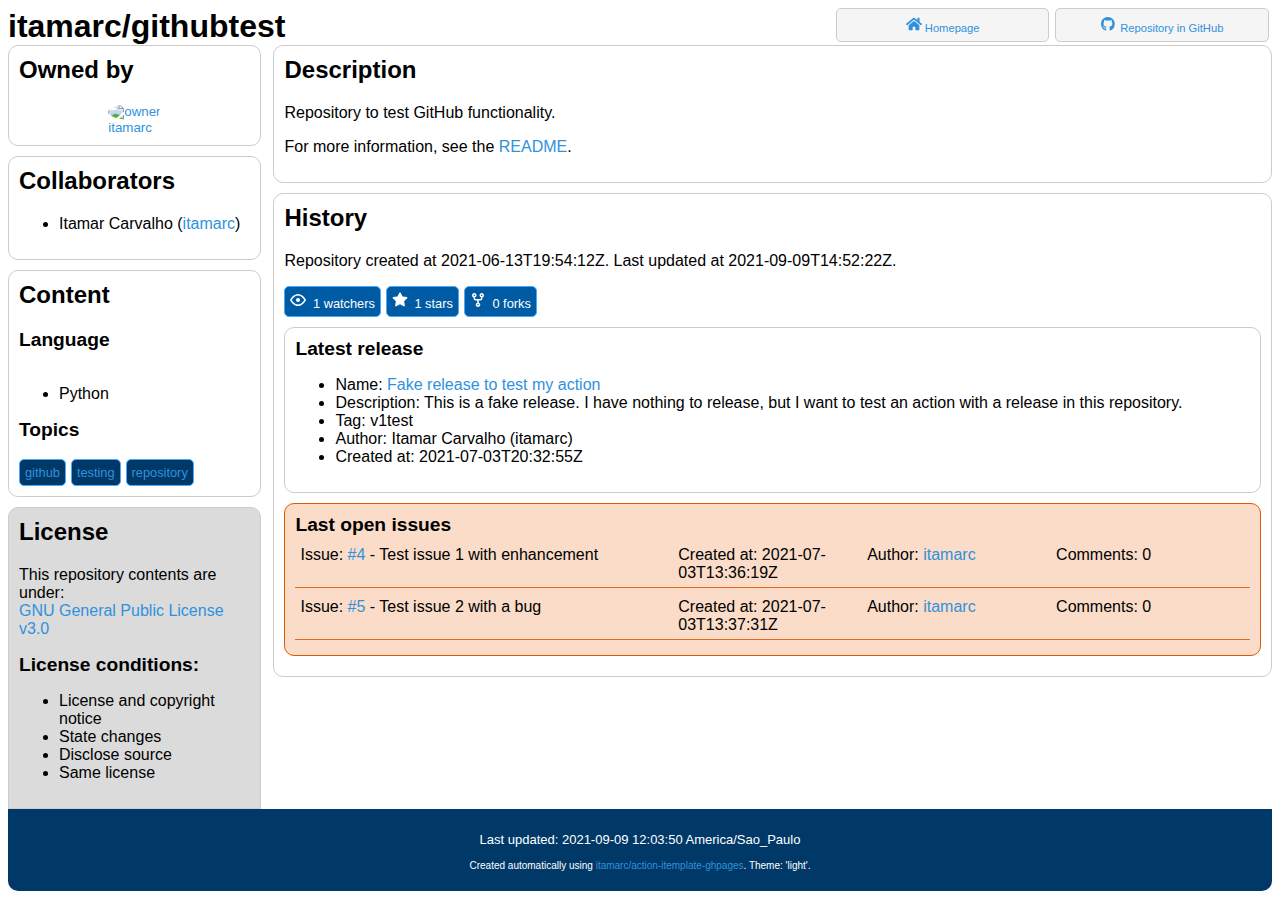
==== docs/index.html @ 1d30bdcb "action-itemplate-ghpages: Updated content" ====
<!DOCTYPE html>
<html lang="en">
    <head>
        <meta http-equiv="Content-Type" content="text/html; charset=UTF-8">
        <meta name="viewport" content="width=device-width, initial-scale=1.0">

        <title>itamarc/githubtest</title>
        <link rel="stylesheet" href="light.css">
        <script language="javascript" src="themes.js"></script>
    </head>
    <body>
    
    <div class="header">
        <span class="header-title">itamarc/githubtest</span>
        <div class="links">
            <span id="homepage"><a href="https://itamarc.github.io/githubtest/">
                <svg aria-hidden="true" viewBox="0 0 576 512" height="16" width="16">
                    <path fill="currentColor"
                        d="M280.37 148.26L96 300.11V464a16 16 0 0 0 16 16l112.06-.29a16 16 0 0 0 15.92-16V368a16 16 0 0 1 16-16h64a16 16 0 0 1 16 16v95.64a16 16 0 0 0 16 16.05L464 480a16 16 0 0 0 16-16V300L295.67 148.26a12.19 12.19 0 0 0-15.3 0zM571.6 251.47L488 182.56V44.05a12 12 0 0 0-12-12h-56a12 12 0 0 0-12 12v72.61L318.47 43a48 48 0 0 0-61 0L4.34 251.47a12 12 0 0 0-1.6 16.9l25.5 31A12 12 0 0 0 45.15 301l235.22-193.74a12.19 12.19 0 0 1 15.3 0L530.9 301a12 12 0 0 0 16.9-1.6l25.5-31a12 12 0 0 0-1.7-16.93z"
                        class=""></path>
                </svg>
                <span class="linktext">Homepage</span>
            </a></span>
            <span id="repository"><a href="https://github.com/itamarc/githubtest">
                <svg aria-hidden="true" viewBox="0 0 576 512" height="16" width="16">
                    <path fill="currentColor"
                        d="M165.9 397.4c0 2-2.3 3.6-5.2 3.6-3.3.3-5.6-1.3-5.6-3.6 0-2 2.3-3.6 5.2-3.6 3-.3 5.6 1.3 5.6 3.6zm-31.1-4.5c-.7 2 1.3 4.3 4.3 4.9 2.6 1 5.6 0 6.2-2s-1.3-4.3-4.3-5.2c-2.6-.7-5.5.3-6.2 2.3zm44.2-1.7c-2.9.7-4.9 2.6-4.6 4.9.3 2 2.9 3.3 5.9 2.6 2.9-.7 4.9-2.6 4.6-4.6-.3-1.9-3-3.2-5.9-2.9zM244.8 8C106.1 8 0 113.3 0 252c0 110.9 69.8 205.8 169.5 239.2 12.8 2.3 17.3-5.6 17.3-12.1 0-6.2-.3-40.4-.3-61.4 0 0-70 15-84.7-29.8 0 0-11.4-29.1-27.8-36.6 0 0-22.9-15.7 1.6-15.4 0 0 24.9 2 38.6 25.8 21.9 38.6 58.6 27.5 72.9 20.9 2.3-16 8.8-27.1 16-33.7-55.9-6.2-112.3-14.3-112.3-110.5 0-27.5 7.6-41.3 23.6-58.9-2.6-6.5-11.1-33.3 2.6-67.9 20.9-6.5 69 27 69 27 20-5.6 41.5-8.5 62.8-8.5s42.8 2.9 62.8 8.5c0 0 48.1-33.6 69-27 13.7 34.7 5.2 61.4 2.6 67.9 16 17.7 25.8 31.5 25.8 58.9 0 96.5-58.9 104.2-114.8 110.5 9.2 7.9 17 22.9 17 46.4 0 33.7-.3 75.4-.3 83.6 0 6.5 4.6 14.4 17.3 12.1C428.2 457.8 496 362.9 496 252 496 113.3 383.5 8 244.8 8zM97.2 352.9c-1.3 1-1 3.3.7 5.2 1.6 1.6 3.9 2.3 5.2 1 1.3-1 1-3.3-.7-5.2-1.6-1.6-3.9-2.3-5.2-1zm-10.8-8.1c-.7 1.3.3 2.9 2.3 3.9 1.6 1 3.6.7 4.3-.7.7-1.3-.3-2.9-2.3-3.9-2-.6-3.6-.3-4.3.7zm32.4 35.6c-1.6 1.3-1 4.3 1.3 6.2 2.3 2.3 5.2 2.6 6.5 1 1.3-1.3.7-4.3-1.3-6.2-2.2-2.3-5.2-2.6-6.5-1zm-11.4-14.7c-1.6 1-1.6 3.6 0 5.9 1.6 2.3 4.3 3.3 5.6 2.3 1.6-1.3 1.6-3.9 0-6.2-1.4-2.3-4-3.3-5.6-2z">
                    </path>
                </svg>
                <span class="linktext">Repository in GitHub</span>
            </a></span>
        </div>
    </div><!-- header -->

    <div class="bigdiv">
        <div class="description container">
        <h2>Description</h2>
        Repository to test GitHub functionality.
        <p id="readme"></p></div>

        <div class="container">
            <h2>History</h2>
            
            <p>Repository created at 2021-06-13T19:54:12Z. Last updated at 2021-09-09T14:52:22Z.</p>
            
            <div class="svgIconsDiv">
            <span id="watchers">
                <a href="https://github.com/itamarc/githubtest/watchers">
                <svg aria-hidden="true" viewBox="0 0 16 16" version="1.1" data-view-component="true" height="16" width="16" class="svgicons">
                    <path fill-rule="evenodd" d="M1.679 7.932c.412-.621 1.242-1.75 2.366-2.717C5.175 4.242 6.527 3.5 8 3.5c1.473 0 2.824.742 3.955 1.715 1.124.967 1.954 2.096 2.366 2.717a.119.119 0 010 .136c-.412.621-1.242 1.75-2.366 2.717C10.825 11.758 9.473 12.5 8 12.5c-1.473 0-2.824-.742-3.955-1.715C2.92 9.818 2.09 8.69 1.679 8.068a.119.119 0 010-.136zM8 2c-1.981 0-3.67.992-4.933 2.078C1.797 5.169.88 6.423.43 7.1a1.619 1.619 0 000 1.798c.45.678 1.367 1.932 2.637 3.024C4.329 13.008 6.019 14 8 14c1.981 0 3.67-.992 4.933-2.078 1.27-1.091 2.187-2.345 2.637-3.023a1.619 1.619 0 000-1.798c-.45-.678-1.367-1.932-2.637-3.023C11.671 2.992 9.981 2 8 2zm0 8a2 2 0 100-4 2 2 0 000 4z"></path>
                </svg>
                1 watchers</a>
            </span>
            <span id="stars">
                <a href="https://github.com/itamarc/githubtest/stargazers">
                <svg aria-hidden="true" viewBox="0 0 16 16" version="1.1" data-view-component="true" height="16" width="16" class="svgicons">
                    <path fill-rule="evenodd" d="M8 .25a.75.75 0 01.673.418l1.882 3.815 4.21.612a.75.75 0 01.416 1.279l-3.046 2.97.719 4.192a.75.75 0 01-1.088.791L8 12.347l-3.766 1.98a.75.75 0 01-1.088-.79l.72-4.194L.818 6.374a.75.75 0 01.416-1.28l4.21-.611L7.327.668A.75.75 0 018 .25z"></path>
                </svg>
                1 stars</a>
            </span>
            <span id="forks">
                <a href="https://github.com/itamarc/githubtest/network/members">
                <svg aria-hidden="true" viewBox="0 0 16 16" version="1.1" data-view-component="true" height="16" width="16" class="svgicons">
                    <path fill-rule="evenodd" d="M5 3.25a.75.75 0 11-1.5 0 .75.75 0 011.5 0zm0 2.122a2.25 2.25 0 10-1.5 0v.878A2.25 2.25 0 005.75 8.5h1.5v2.128a2.251 2.251 0 101.5 0V8.5h1.5a2.25 2.25 0 002.25-2.25v-.878a2.25 2.25 0 10-1.5 0v.878a.75.75 0 01-.75.75h-4.5A.75.75 0 015 6.25v-.878zm3.75 7.378a.75.75 0 11-1.5 0 .75.75 0 011.5 0zm3-8.75a.75.75 0 100-1.5.75.75 0 000 1.5z"></path>
                </svg>
                0 forks</a>
            </span></div>
            
            <div id="latestRelease" class="container"></div>
            <script language="javascript">latestReleaseAsUL(
                'Fake release to test my action',
                'This is a fake release. I have nothing to release, but I want to test an action with a release in this repository.',
                'v1test',
                '2021-07-03T20:32:55Z',
                'false',
                'https://github.com/itamarc/githubtest/releases/tag/v1test',
                'itamarc',
                'Itamar Carvalho')
                </script>
        
            <div id="issues" class="container"></div>
            <script language="javascript">issuesAsSPAN([{"number":4,"createdAt":"2021-07-03T13:36:19Z","comments_totalCount":0,"author":{"login":"itamarc","url":"https://github.com/itamarc"},"titleHTML":"Test issue 1 with enhancement","url":"https://github.com/itamarc/githubtest/issues/4"},{"number":5,"createdAt":"2021-07-03T13:37:31Z","comments_totalCount":0,"author":{"login":"itamarc","url":"https://github.com/itamarc"},"titleHTML":"Test issue 2 with a bug","url":"https://github.com/itamarc/githubtest/issues/5"}])</script>
        </div>
        <div id="readme_inline">
            <div class="readme_title">README</div>
            <div class="readme_content">
            
            </div>
        </div>
        <script lang="javascript">readmePublished('true')</script>
    </div><!-- bigdiv -->

    <div class="smalldiv">
        <div class="ownedby container">
            <h2>Owned by</h2>
            <div class="owner">
                <a href="https://github.com/itamarc"><img src="https://avatars.githubusercontent.com/u/19577272?u=2bf4a3411aae650b4a5ac645845ae87ddbaad593&v=4" alt="owner" title="Owner" width="50px" height="50px"><br>
                itamarc</a>
            </div>
        </div>
        
        <div id="collaborators" class="container"></div>
        <script language="javascript">collaboratorsAsUL([{"name":"Itamar Carvalho","login":"itamarc","url":"https://github.com/itamarc"}])</script>
        
        <div class="container">
            <h2>Content</h2>
            
            <div id="languages"></div>
            <script>languagesAsUL([{"color":"#3572A5","size":106,"name":"Python"}], 106)</script>
            
            <div id="topics"></div>
            <script language="javascript">topicsAsSPAN([{"name":"github","url":"https://github.com/topics/github"},{"name":"testing","url":"https://github.com/topics/testing"},{"name":"repository","url":"https://github.com/topics/repository"}])</script>
        </div>

        <div class="container" id="license">
            <h2>License</h2>
            <p>This repository contents are under:<br>
                <a href="http://choosealicense.com/licenses/gpl-3.0/">GNU General Public License v3.0</a></p>
            <SPAN id="licenceConditions"></SPAN>
            <script language="javascript">licenseCondAsUL(["License and copyright notice","State changes","Disclose source","Same license"])</script>
        </div>
    </div><!-- smalldiv -->

    <div class="footer">
        <p class="lastupd">Last updated: 2021-09-09 12:03:50 America/Sao_Paulo</p>
        <p class="actionmkt">Created automatically using <a href="https://itamarc.github.io/action-itemplate-ghpages" target="_blank">itamarc/action-itemplate-ghpages</a>.
            Theme: 'light'.</p>
    </div>
    </body>
</html>
---- docs/light.css ----
body  {
    font-family: Roboto, Arial, Helvetica, sans-serif;
    font-size: 1em;
    color:black;
    background-color: white;
}

h1 {
    font-size: 2em;
    font-weight: bold;
}
h2 {
    font-size: 1.5em;
    font-weight: bold;
}
h3 {
    font-size: 1.2em;
    font-weight: bold;
    margin-bottom: 0px;
}

a, a:visited {
    text-decoration: none;
    color: #3091DC;
}

a:hover {
    text-decoration: underline;
    color: #319ff3;
}

.header-title {
    font-size: 2em;
    font-weight: bold;
    display: flex;
    flex-direction: row;
}

.header {
    display: flex;
    flex-flow: row wrap;
    justify-content: space-between;
}

.links {
    display: flex;
    flex-flow: row nowrap;
    justify-content: space-around;
}

#homepage, #repository {
    font-size:0.7em;
    background-color: #f5f5f5;
    border: #CCC 1px solid;
    padding: 5px;
    margin: 0 3px;
    border-radius: 5px;
    height: 2em;
    width: 18em;
    text-align: center;
    align-items: center;
    display: flex;
    flex-flow: row nowrap;
    justify-content: center;
}

div.description {
    text-align: justify;
}

.svgIconsDiv {
    margin-bottom: 10px;
    display: flex;
    flex-flow: row nowrap;
    align-items: center;
}
#watchers, #stars, #forks {
    border: #47acff 1px solid;
    color: #FFF;
    background-color: #005ba5;
    padding: 5px;
    border-radius: 5px;
    margin-right: 5px;
    font-size: 0.8em;
    display: flex;
    flex-flow: row nowrap;
    align-items: center;
}
#watchers a, #stars a, #forks a {
    color: #FFF;
}
.svgicons {
    color: #FFF;
    fill: currentColor;
    margin-right:3px;
}

div.ownedby img {
    vertical-align: middle;
    border: 0;
    border-radius: 50%;
}
div.owner {
    display: flex;
    align-items: center;
    justify-content: center;
    font-size: smaller;
}
div.footer {
    text-align: center;
    color: white;
    background-color: #003968;
    padding: 10px;
    border-radius: 0px 0px 10px 10px;
    clear: both;
}
p.actionmkt {
    font-size: x-small;
}
p.lastupd {
    font-size: small;
}
#issues {
    border: 1px solid #dd5b04;
    background-color: #fadcc8;
}
div.issue {
    display: grid;
    grid-template-columns: 40% 20% 20% 20%;
    border-bottom: solid 1px #e26c1c;
    padding: 0px 5px 5px 5px;
    margin:10px 0px 5px 0px;
}

span.issueIdSpan {
    grid-column: 1;
    grid-row: 1;
}
span.issueCreatedAt {
    grid-column: 2;
    grid-row: 1;
}
span.issueAuthor {
    grid-column: 3;
    grid-row: 1;
}
span.issuesCommentsCount {
    grid-column: 4;
    grid-row: 1;
}

.container {
    border: solid 1px #ccc;
    border-radius: 10px;
    padding: 0px 10px 10px 10px;
    margin-bottom: 10px;
}

#readme_inline {
    border: solid 1px #ccc;
    border-radius: 10px;
    margin-bottom: 10px;
}
.readme_title {
    text-align: center;
    color: #333;
    background-color: #ccc;
    padding: 5px 0px 5px 0px;
    /* top right bottom left */
    border-radius: 10px 10px 0px 0px;
    clear: both;
    width: 100%;
}
.readme_content {
    border-radius: 10px;
    padding: 10px;
}

.container h1, .container h2, .container h3 {
    margin-top:10px;  
}

div.languagesBar {
    display: flex;
    width: 100%;
    height: 8px;
}
span.languageName {
    color: black;
    font-size: small;
}

div.topics {
    display: flex;
    flex-flow: row wrap;
    justify-content: flex-start;
}

div.topics span {
    border: #47acff 1px solid;
    background-color: #003968;
    padding: 5px;
    border-radius: 5px;
    margin-right: 5px;
    font-size: 0.8em;
}

#license {
    background-color: #dbdbdb;
    margin-bottom:0px;
    border-radius:10px 10px 0px 0px ;
}

.smalldiv {
    width: 20%;
    float: left;
    clear: left;
}

.bigdiv {
    width: 79%;
    float: right;
    clear: right;
}

/* Elements for the converted README.md */
table {
    border-collapse: collapse;
    border: 1px solid #ccc;
    background-color: white;
}

th {
    background-color: #ccc;
}

td {
    padding: 5px;
    border: 1px solid #ccc;
}

pre {
    background-color: #ccc;
}
/* END: Elements for the converted README.md */

@media only screen and (max-width: 768px) { /* For mobile phones: */
    * {
        box-sizing: border-box;
    }

    body {
        margin: 0px;
    } 

    .linktext {
        display: none;
    }

    #homepage, #repository {
        height: 2rem;
        width: 5em;
    }
    
    div.footer {
        border-radius: 0px;
    }

    /* The side navigation menu */
    .smalldiv {
        width: 100%;
        float: none;
    }
  
    .bigdiv {
        width: 100%;
        float: none;
    }

    div.issue {
        display: flex;
        flex-flow: row wrap;
        justify-content: space-between;
        border-bottom: solid 1px #e26c1c;
        padding: 0px 5px 5px 5px;
        margin:10px 0px 5px 0px;
    }
    .issue span {
        margin: 0em 0em 0em 0.5em;
    }
}
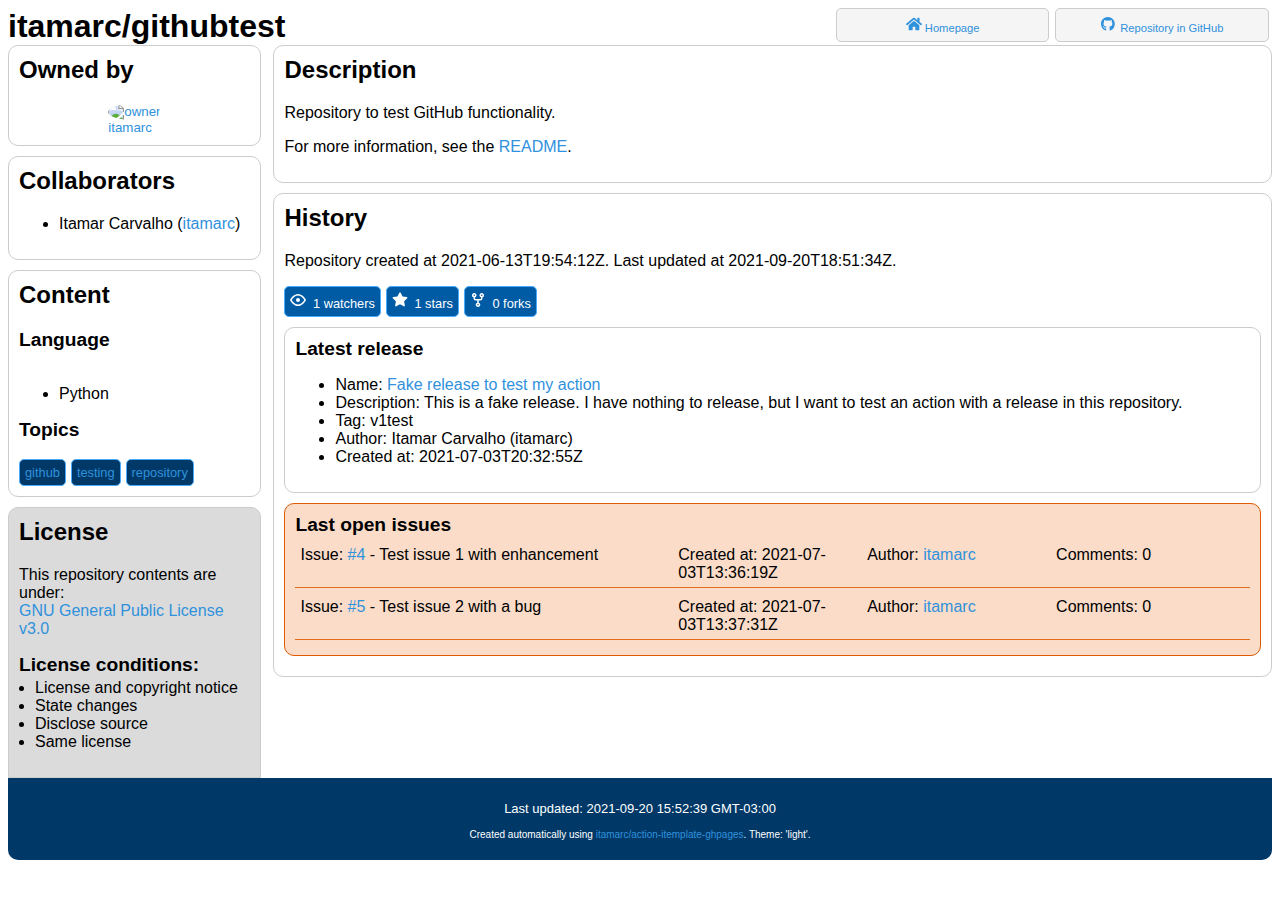
==== commit ab8f2128: "action-itemplate-ghpages: Updated content" ====
--- a/docs/index.html
+++ b/docs/index.html
@@ -8,7 +8,7 @@
         <link rel="stylesheet" href="light.css">
         <script language="javascript" src="themes.js"></script>
     </head>
-    <body>
+    <body onload="setSmalldivHeight();">
     
     <div class="header">
         <span class="header-title">itamarc/githubtest</span>
@@ -32,7 +32,7 @@
         </div>
     </div><!-- header -->
 
-    <div class="bigdiv">
+    <div id="bigdiv">
         <div class="description container">
         <h2>Description</h2>
         Repository to test GitHub functionality.
@@ -41,7 +41,7 @@
         <div class="container">
             <h2>History</h2>
             
-            <p>Repository created at 2021-06-13T19:54:12Z. Last updated at 2021-09-09T14:52:22Z.</p>
+            <p>Repository created at 2021-06-13T19:54:12Z. Last updated at 2021-09-20T18:51:34Z.</p>
             
             <div class="svgIconsDiv">
             <span id="watchers">
@@ -90,7 +90,7 @@
         <script lang="javascript">readmePublished('true')</script>
     </div><!-- bigdiv -->
 
-    <div class="smalldiv">
+    <div id="smalldiv">
         <div class="ownedby container">
             <h2>Owned by</h2>
             <div class="owner">
@@ -116,13 +116,13 @@
             <h2>License</h2>
             <p>This repository contents are under:<br>
                 <a href="http://choosealicense.com/licenses/gpl-3.0/">GNU General Public License v3.0</a></p>
-            <SPAN id="licenceConditions"></SPAN>
+            <SPAN id="licenseConditions"></SPAN>
             <script language="javascript">licenseCondAsUL(["License and copyright notice","State changes","Disclose source","Same license"])</script>
         </div>
     </div><!-- smalldiv -->
 
     <div class="footer">
-        <p class="lastupd">Last updated: 2021-09-09 12:03:50 America/Sao_Paulo</p>
+        <p class="lastupd">Last updated: 2021-09-20 15:52:39 GMT-03:00</p>
         <p class="actionmkt">Created automatically using <a href="https://itamarc.github.io/action-itemplate-ghpages" target="_blank">itamarc/action-itemplate-ghpages</a>.
             Theme: 'light'.</p>
     </div>
--- a/docs/light.css
+++ b/docs/light.css
@@ -64,7 +64,7 @@
     justify-content: center;
 }
 
-div.description {
+.description {
     text-align: justify;
 }
 
@@ -95,18 +95,18 @@
     margin-right:3px;
 }
 
-div.ownedby img {
+.ownedby img {
     vertical-align: middle;
     border: 0;
     border-radius: 50%;
 }
-div.owner {
+.owner {
     display: flex;
     align-items: center;
     justify-content: center;
     font-size: smaller;
 }
-div.footer {
+.footer {
     text-align: center;
     color: white;
     background-color: #003968;
@@ -114,17 +114,17 @@
     border-radius: 0px 0px 10px 10px;
     clear: both;
 }
-p.actionmkt {
+.actionmkt {
     font-size: x-small;
 }
-p.lastupd {
+.lastupd {
     font-size: small;
 }
 #issues {
     border: 1px solid #dd5b04;
     background-color: #fadcc8;
 }
-div.issue {
+.issue {
     display: grid;
     grid-template-columns: 40% 20% 20% 20%;
     border-bottom: solid 1px #e26c1c;
@@ -132,19 +132,19 @@
     margin:10px 0px 5px 0px;
 }
 
-span.issueIdSpan {
+.issueIdSpan {
     grid-column: 1;
     grid-row: 1;
 }
-span.issueCreatedAt {
+.issueCreatedAt {
     grid-column: 2;
     grid-row: 1;
 }
-span.issueAuthor {
+.issueAuthor {
     grid-column: 3;
     grid-row: 1;
 }
-span.issuesCommentsCount {
+.issuesCommentsCount {
     grid-column: 4;
     grid-row: 1;
 }
@@ -180,23 +180,23 @@
     margin-top:10px;  
 }
 
-div.languagesBar {
+.languagesBar {
     display: flex;
     width: 100%;
     height: 8px;
 }
-span.languageName {
+.languageName {
     color: black;
     font-size: small;
 }
 
-div.topics {
+.topics {
     display: flex;
     flex-flow: row wrap;
     justify-content: flex-start;
 }
 
-div.topics span {
+.topics span {
     border: #47acff 1px solid;
     background-color: #003968;
     padding: 5px;
@@ -210,14 +210,20 @@
     margin-bottom:0px;
     border-radius:10px 10px 0px 0px ;
 }
-
-.smalldiv {
+#licenseConditions ul {
+    margin-left: 0em;
+    margin-top: 0.2em;
+    padding-left: 1em;
+}
+
+#smalldiv {
     width: 20%;
     float: left;
     clear: left;
-}
-
-.bigdiv {
+    position: relative;
+}
+
+#bigdiv {
     width: 79%;
     float: right;
     clear: right;
@@ -262,22 +268,22 @@
         width: 5em;
     }
     
-    div.footer {
+    .footer {
         border-radius: 0px;
     }
 
     /* The side navigation menu */
-    .smalldiv {
+    #smalldiv {
         width: 100%;
         float: none;
     }
   
-    .bigdiv {
+    #bigdiv {
         width: 100%;
         float: none;
     }
 
-    div.issue {
+    .issue {
         display: flex;
         flex-flow: row wrap;
         justify-content: space-between;
@@ -288,4 +294,4 @@
     .issue span {
         margin: 0em 0em 0em 0.5em;
     }
-}+}
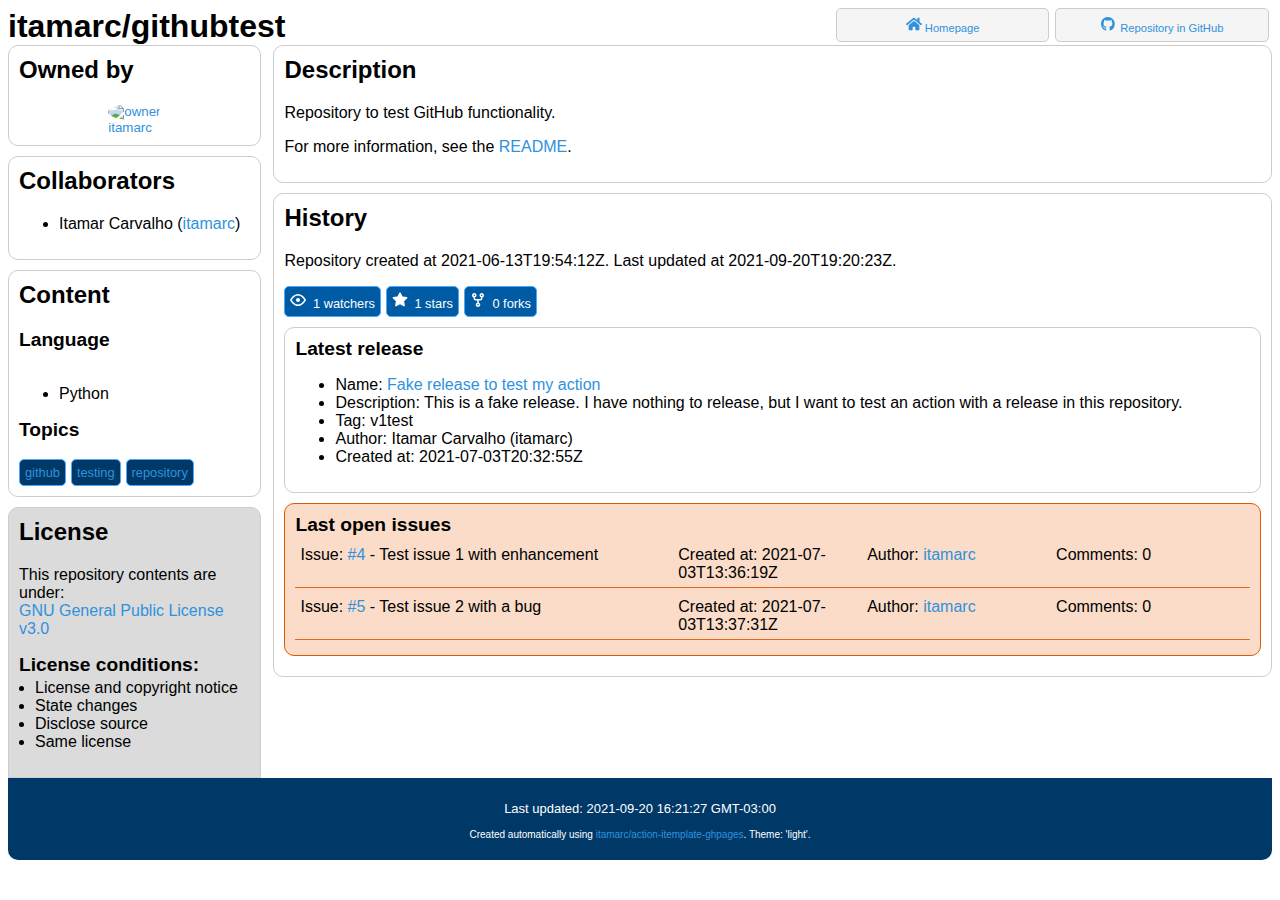
==== commit 454fe7fd: "action-itemplate-ghpages: Updated content" ====
--- a/docs/index.html
+++ b/docs/index.html
@@ -41,7 +41,7 @@
         <div class="container">
             <h2>History</h2>
             
-            <p>Repository created at 2021-06-13T19:54:12Z. Last updated at 2021-09-20T18:51:34Z.</p>
+            <p>Repository created at 2021-06-13T19:54:12Z. Last updated at 2021-09-20T19:20:23Z.</p>
             
             <div class="svgIconsDiv">
             <span id="watchers">
@@ -122,7 +122,7 @@
     </div><!-- smalldiv -->
 
     <div class="footer">
-        <p class="lastupd">Last updated: 2021-09-20 15:52:39 GMT-03:00</p>
+        <p class="lastupd">Last updated: 2021-09-20 16:21:27 GMT-03:00</p>
         <p class="actionmkt">Created automatically using <a href="https://itamarc.github.io/action-itemplate-ghpages" target="_blank">itamarc/action-itemplate-ghpages</a>.
             Theme: 'light'.</p>
     </div>
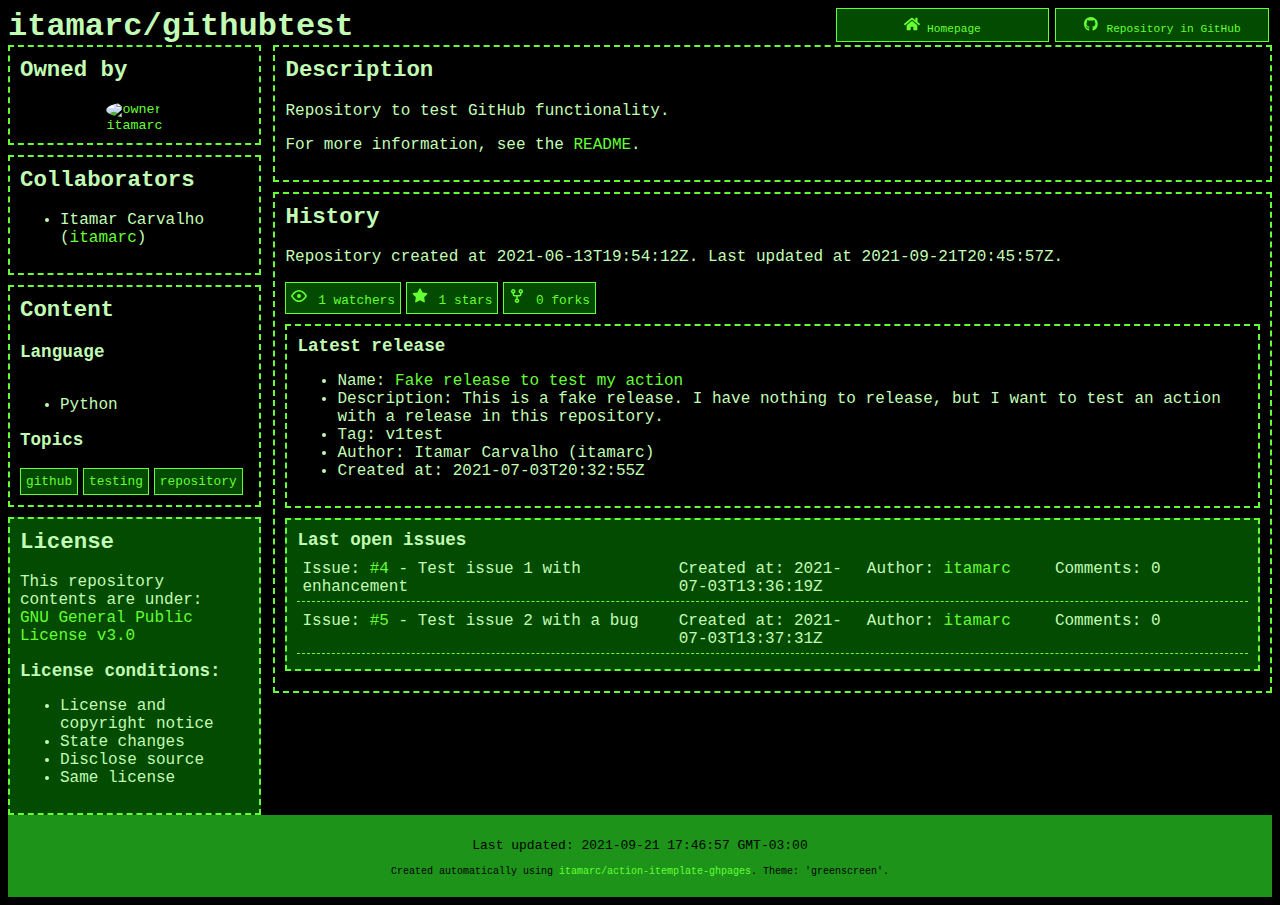
==== commit 7923e26d: "action-itemplate-ghpages: Updated content" ====
--- a/docs/index.html
+++ b/docs/index.html
@@ -1,15 +1,17 @@
 <!DOCTYPE html>
 <html lang="en">
-    <head>
-        <meta http-equiv="Content-Type" content="text/html; charset=UTF-8">
-        <meta name="viewport" content="width=device-width, initial-scale=1.0">
 
-        <title>itamarc/githubtest</title>
-        <link rel="stylesheet" href="light.css">
-        <script language="javascript" src="themes.js"></script>
+<head>
+    <meta http-equiv="Content-Type" content="text/html; charset=UTF-8">
+    <meta name="viewport" content="width=device-width, initial-scale=1.0">
+
+    <title>itamarc/githubtest</title>
+    <link rel="stylesheet" href="greenscreen.css">
+    <script language="javascript" src="themes.js"></script>
     </head>
-    <body onload="setSmalldivHeight();">
-    
+
+<body onload="setSmalldivHeight();">
+
     <div class="header">
         <span class="header-title">itamarc/githubtest</span>
         <div class="links">
@@ -20,7 +22,8 @@
                         class=""></path>
                 </svg>
                 <span class="linktext">Homepage</span>
-            </a></span>
+            </a>
+            </span>
             <span id="repository"><a href="https://github.com/itamarc/githubtest">
                 <svg aria-hidden="true" viewBox="0 0 576 512" height="16" width="16">
                     <path fill="currentColor"
@@ -28,103 +31,120 @@
                     </path>
                 </svg>
                 <span class="linktext">Repository in GitHub</span>
-            </a></span>
+            </a>
+            </span>
         </div>
-    </div><!-- header -->
+    </div>
+    <!-- header -->
 
     <div id="bigdiv">
         <div class="description container">
-        <h2>Description</h2>
-        Repository to test GitHub functionality.
-        <p id="readme"></p></div>
+            <h2>Description</h2>
+            Repository to test GitHub functionality.
+            <p id="readme"></p>
+        </div>
 
         <div class="container">
             <h2>History</h2>
-            
-            <p>Repository created at 2021-06-13T19:54:12Z. Last updated at 2021-09-20T19:20:23Z.</p>
-            
+
+            <p>Repository created at 2021-06-13T19:54:12Z. Last updated at 2021-09-21T20:45:57Z.</p>
+
             <div class="svgIconsDiv">
-            <span id="watchers">
+                <span id="watchers">
                 <a href="https://github.com/itamarc/githubtest/watchers">
                 <svg aria-hidden="true" viewBox="0 0 16 16" version="1.1" data-view-component="true" height="16" width="16" class="svgicons">
                     <path fill-rule="evenodd" d="M1.679 7.932c.412-.621 1.242-1.75 2.366-2.717C5.175 4.242 6.527 3.5 8 3.5c1.473 0 2.824.742 3.955 1.715 1.124.967 1.954 2.096 2.366 2.717a.119.119 0 010 .136c-.412.621-1.242 1.75-2.366 2.717C10.825 11.758 9.473 12.5 8 12.5c-1.473 0-2.824-.742-3.955-1.715C2.92 9.818 2.09 8.69 1.679 8.068a.119.119 0 010-.136zM8 2c-1.981 0-3.67.992-4.933 2.078C1.797 5.169.88 6.423.43 7.1a1.619 1.619 0 000 1.798c.45.678 1.367 1.932 2.637 3.024C4.329 13.008 6.019 14 8 14c1.981 0 3.67-.992 4.933-2.078 1.27-1.091 2.187-2.345 2.637-3.023a1.619 1.619 0 000-1.798c-.45-.678-1.367-1.932-2.637-3.023C11.671 2.992 9.981 2 8 2zm0 8a2 2 0 100-4 2 2 0 000 4z"></path>
                 </svg>
                 1 watchers</a>
             </span>
-            <span id="stars">
+                <span id="stars">
                 <a href="https://github.com/itamarc/githubtest/stargazers">
                 <svg aria-hidden="true" viewBox="0 0 16 16" version="1.1" data-view-component="true" height="16" width="16" class="svgicons">
                     <path fill-rule="evenodd" d="M8 .25a.75.75 0 01.673.418l1.882 3.815 4.21.612a.75.75 0 01.416 1.279l-3.046 2.97.719 4.192a.75.75 0 01-1.088.791L8 12.347l-3.766 1.98a.75.75 0 01-1.088-.79l.72-4.194L.818 6.374a.75.75 0 01.416-1.28l4.21-.611L7.327.668A.75.75 0 018 .25z"></path>
                 </svg>
                 1 stars</a>
             </span>
-            <span id="forks">
+                <span id="forks">
                 <a href="https://github.com/itamarc/githubtest/network/members">
                 <svg aria-hidden="true" viewBox="0 0 16 16" version="1.1" data-view-component="true" height="16" width="16" class="svgicons">
                     <path fill-rule="evenodd" d="M5 3.25a.75.75 0 11-1.5 0 .75.75 0 011.5 0zm0 2.122a2.25 2.25 0 10-1.5 0v.878A2.25 2.25 0 005.75 8.5h1.5v2.128a2.251 2.251 0 101.5 0V8.5h1.5a2.25 2.25 0 002.25-2.25v-.878a2.25 2.25 0 10-1.5 0v.878a.75.75 0 01-.75.75h-4.5A.75.75 0 015 6.25v-.878zm3.75 7.378a.75.75 0 11-1.5 0 .75.75 0 011.5 0zm3-8.75a.75.75 0 100-1.5.75.75 0 000 1.5z"></path>
                 </svg>
                 0 forks</a>
             </span></div>
-            
+
             <div id="latestRelease" class="container"></div>
-            <script language="javascript">latestReleaseAsUL(
-                'Fake release to test my action',
-                'This is a fake release. I have nothing to release, but I want to test an action with a release in this repository.',
-                'v1test',
-                '2021-07-03T20:32:55Z',
-                'false',
-                'https://github.com/itamarc/githubtest/releases/tag/v1test',
-                'itamarc',
-                'Itamar Carvalho')
-                </script>
-        
+            <script language="javascript">
+                latestReleaseAsUL(
+                    'Fake release to test my action',
+                    'This is a fake release. I have nothing to release, but I want to test an action with a release in this repository.',
+                    'v1test',
+                    '2021-07-03T20:32:55Z',
+                    'false',
+                    'https://github.com/itamarc/githubtest/releases/tag/v1test',
+                    'itamarc',
+                    'Itamar Carvalho')
+            </script>
+
             <div id="issues" class="container"></div>
-            <script language="javascript">issuesAsSPAN([{"number":4,"createdAt":"2021-07-03T13:36:19Z","comments_totalCount":0,"author":{"login":"itamarc","url":"https://github.com/itamarc"},"titleHTML":"Test issue 1 with enhancement","url":"https://github.com/itamarc/githubtest/issues/4"},{"number":5,"createdAt":"2021-07-03T13:37:31Z","comments_totalCount":0,"author":{"login":"itamarc","url":"https://github.com/itamarc"},"titleHTML":"Test issue 2 with a bug","url":"https://github.com/itamarc/githubtest/issues/5"}])</script>
+            <script language="javascript">
+                issuesAsSPAN([{"number":4,"createdAt":"2021-07-03T13:36:19Z","comments_totalCount":0,"author":{"login":"itamarc","url":"https://github.com/itamarc"},"titleHTML":"Test issue 1 with enhancement","url":"https://github.com/itamarc/githubtest/issues/4"},{"number":5,"createdAt":"2021-07-03T13:37:31Z","comments_totalCount":0,"author":{"login":"itamarc","url":"https://github.com/itamarc"},"titleHTML":"Test issue 2 with a bug","url":"https://github.com/itamarc/githubtest/issues/5"}])
+            </script>
         </div>
         <div id="readme_inline">
             <div class="readme_title">README</div>
             <div class="readme_content">
-            
+                
             </div>
         </div>
-        <script lang="javascript">readmePublished('true')</script>
-    </div><!-- bigdiv -->
+        <script lang="javascript">
+            readmePublished('true')
+        </script>
+    </div>
+    <!-- bigdiv -->
 
     <div id="smalldiv">
         <div class="ownedby container">
             <h2>Owned by</h2>
             <div class="owner">
-                <a href="https://github.com/itamarc"><img src="https://avatars.githubusercontent.com/u/19577272?u=2bf4a3411aae650b4a5ac645845ae87ddbaad593&v=4" alt="owner" title="Owner" width="50px" height="50px"><br>
-                itamarc</a>
+                <a href="https://github.com/itamarc"><img src="https://avatars.githubusercontent.com/u/19577272?u=2bf4a3411aae650b4a5ac645845ae87ddbaad593&v=4" alt="owner" title="Owner" width="50px" height="50px"><br> itamarc</a>
             </div>
         </div>
-        
+
         <div id="collaborators" class="container"></div>
-        <script language="javascript">collaboratorsAsUL([{"name":"Itamar Carvalho","login":"itamarc","url":"https://github.com/itamarc"}])</script>
-        
+        <script language="javascript">
+            collaboratorsAsUL([{"name":"Itamar Carvalho","login":"itamarc","url":"https://github.com/itamarc"}])
+        </script>
+
         <div class="container">
             <h2>Content</h2>
-            
+
             <div id="languages"></div>
-            <script>languagesAsUL([{"color":"#3572A5","size":106,"name":"Python"}], 106)</script>
-            
+            <script>
+                languagesAsUL([{"color":"#3572A5","size":106,"name":"Python"}], 106)
+            </script>
+
             <div id="topics"></div>
-            <script language="javascript">topicsAsSPAN([{"name":"github","url":"https://github.com/topics/github"},{"name":"testing","url":"https://github.com/topics/testing"},{"name":"repository","url":"https://github.com/topics/repository"}])</script>
+            <script language="javascript">
+                topicsAsSPAN([{"name":"github","url":"https://github.com/topics/github"},{"name":"testing","url":"https://github.com/topics/testing"},{"name":"repository","url":"https://github.com/topics/repository"}])
+            </script>
         </div>
-
         <div class="container" id="license">
             <h2>License</h2>
             <p>This repository contents are under:<br>
                 <a href="http://choosealicense.com/licenses/gpl-3.0/">GNU General Public License v3.0</a></p>
             <SPAN id="licenseConditions"></SPAN>
-            <script language="javascript">licenseCondAsUL(["License and copyright notice","State changes","Disclose source","Same license"])</script>
+            <script language="javascript">
+                licenseCondAsUL(["License and copyright notice","State changes","Disclose source","Same license"])
+            </script>
         </div>
-    </div><!-- smalldiv -->
+    </div>
+    <!-- smalldiv -->
 
     <div class="footer">
-        <p class="lastupd">Last updated: 2021-09-20 16:21:27 GMT-03:00</p>
+        <p class="lastupd">Last updated: 2021-09-21 17:46:57 GMT-03:00</p>
         <p class="actionmkt">Created automatically using <a href="https://itamarc.github.io/action-itemplate-ghpages" target="_blank">itamarc/action-itemplate-ghpages</a>.
-            Theme: 'light'.</p>
+            Theme: 'greenscreen'.</p>
     </div>
     </body>
-</html>
+
+</html>--- a/docs/greenscreen.css
+++ b/docs/greenscreen.css
@@ -0,0 +1,289 @@
+:root {
+    --color1: #024b00;
+    --color2: #1d9419;
+    --color3: #64ff34;
+    --color4: #c2fcb4;
+    --extreme: #000000;
+    --oposite: #ffffff;
+    --contrast: #80ff80;
+}
+
+body  {
+    font-family: 'Courier New', Courier, monospace;
+    font-size: 1em;
+    color:var(--color4);
+    background-color: var(--extreme);
+}
+
+h1 {
+    font-size: 1.8em;
+    font-weight: bold;
+}
+h2 {
+    font-size: 1.4em;
+    font-weight: bold;
+}
+h3 {
+    font-size: 1.1em;
+    font-weight: bold;
+    margin-bottom: 0px;
+}
+
+a, a:visited {
+    text-decoration: none;
+    color: var(--color3);
+}
+
+a:hover {
+    text-decoration: underline;
+    color: var(--contrast);
+}
+
+.header-title {
+    font-size: 2em;
+    font-weight: bold;
+    display: flex;
+    flex-direction: row;
+}
+
+.header {
+    display: flex;
+    flex-flow: row wrap;
+    justify-content: space-between;
+}
+
+.links {
+    display: flex;
+    flex-flow: row nowrap;
+    justify-content: space-around;
+}
+
+#homepage, #repository {
+    font-size:0.7em;
+    background-color: var(--color1);
+    border: var(--color3) 1px solid;
+    padding: 5px;
+    margin: 0 3px;
+    height: 2em;
+    width: 18em;
+    text-align: center;
+    align-items: center;
+    display: flex;
+    flex-flow: row nowrap;
+    justify-content: center;
+}
+
+.description {
+    text-align: justify;
+}
+
+.svgIconsDiv {
+    margin-bottom: 10px;
+    display: flex;
+    flex-flow: row nowrap;
+    align-items: center;
+}
+#watchers, #stars, #forks {
+    border: var(--color3) 1px solid;
+    color: var(--color3);
+    background-color: var(--color1);
+    padding: 5px;
+    margin-right: 5px;
+    font-size: 0.8em;
+    display: flex;
+    flex-flow: row nowrap;
+    align-items: center;
+}
+#watchers a, #stars a, #forks a {
+    color: var(--color3);
+}
+.svgicons {
+    color: var(--color3);
+    fill: currentColor;
+    margin-right:3px;
+}
+
+.ownedby img {
+    vertical-align: middle;
+    border: 0;
+    border-radius: 50%;
+}
+.owner {
+    display: flex;
+    align-items: center;
+    justify-content: center;
+    font-size: smaller;
+}
+.footer {
+    text-align: center;
+    color: var(--extreme);
+    background-color: var(--color2);
+    padding: 10px;
+    clear: both;
+}
+.actionmkt {
+    font-size: x-small;
+}
+.lastupd {
+    font-size: small;
+}
+#issues {
+    border: dashed 2px var(--color3);
+    background-color: var(--color1)
+}
+.issue {
+    display: grid;
+    grid-template-columns: 40% 20% 20% 20%;
+    border-bottom: dashed 1px var(--color3);
+    padding: 0px 5px 5px 5px;
+    margin:10px 0px 5px 0px;
+}
+
+.issueIdSpan {
+    grid-column: 1;
+    grid-row: 1;
+}
+.issueCreatedAt {
+    grid-column: 2;
+    grid-row: 1;
+}
+.issueAuthor {
+    grid-column: 3;
+    grid-row: 1;
+}
+.issuesCommentsCount {
+    grid-column: 4;
+    grid-row: 1;
+}
+
+.container {
+    border: dashed 2px var(--color3);
+    padding: 0px 10px 10px 10px;
+    margin-bottom: 10px;
+}
+
+#readme_inline {
+    border: solid 1px var(--color1);
+    margin-bottom: 10px;
+}
+.readme_title {
+    text-align: center;
+    color: var(--color4);
+    background-color: var(--color1);
+    padding: 5px 0px 5px 0px;
+    /* top right bottom left */
+    clear: both;
+    width: 100%;
+}
+.readme_content {
+    padding: 10px;
+}
+
+.container h1, .container h2, .container h3 {
+    margin-top:10px;  
+}
+
+.languagesBar {
+    display: flex;
+    width: 100%;
+    height: 8px;
+}
+.languageName {
+    color: var(--color4);
+    font-size: small;
+}
+
+.topics {
+    display: flex;
+    flex-flow: row wrap;
+    justify-content: flex-start;
+    gap: 5px;
+}
+
+.topics span {
+    border: var(--color3) 1px solid;
+    background-color: var(--color1);
+    padding: 5px;
+    font-size: 0.8em;
+}
+
+#license {
+    background-color: var(--color1);
+    margin-bottom:0px;
+}
+
+#smalldiv {
+    width: 20%;
+    float: left;
+    clear: left;
+    position: relative;
+}
+
+#bigdiv {
+    width: 79%;
+    float: right;
+    clear: right;
+}
+
+/* Elements for the converted README.md */
+table {
+    border-collapse: collapse;
+    border: 1px solid var(--color1);
+    background-color: var(--extreme);
+}
+
+th {
+    background-color: var(--color1);
+}
+
+td {
+    padding: 5px;
+    border: 1px solid var(--color1);
+}
+
+pre {
+    background-color: var(--color1);
+}
+/* END: Elements for the converted README.md */
+
+@media only screen and (max-width: 768px) { /* For mobile phones: */
+    * {
+        box-sizing: border-box;
+    }
+
+    body {
+        margin: 0px;
+    } 
+
+    .linktext {
+        display: none;
+    }
+
+    #homepage, #repository {
+        height: 2rem;
+        width: 5em;
+    }
+    
+    /* The side navigation menu */
+    #smalldiv {
+        width: 100%;
+        float: none;
+    }
+  
+    #bigdiv {
+        width: 100%;
+        float: none;
+    }
+
+    .issue {
+        display: flex;
+        flex-flow: row wrap;
+        justify-content: space-between;
+        border-bottom: solid 1px var(--color3);
+        padding: 0px 5px 5px 5px;
+        margin:10px 0px 5px 0px;
+    }
+    .issue span {
+        margin: 0em 0em 0em 0.5em;
+    }
+}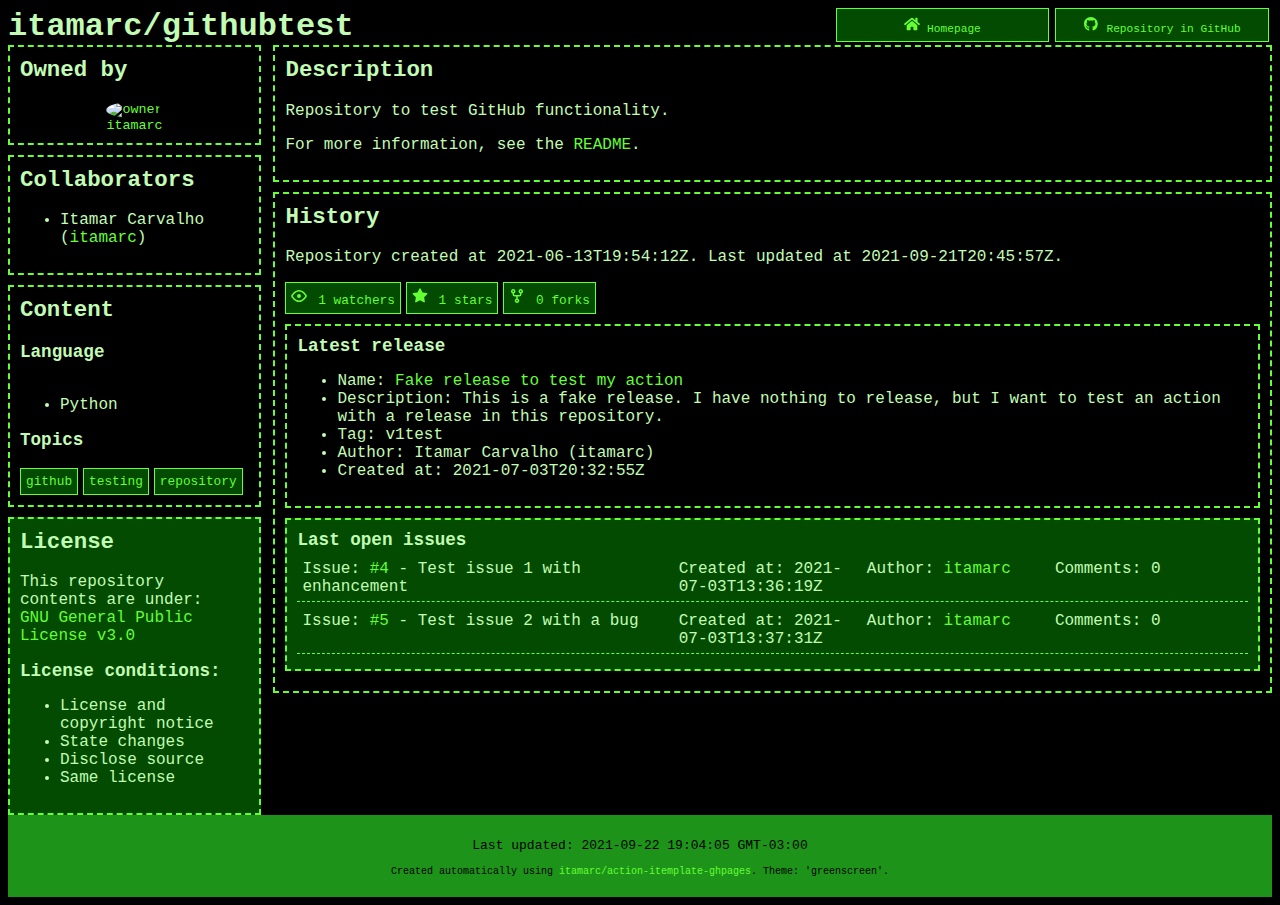
==== commit 43619cb6: "action-itemplate-ghpages: Updated content" ====
--- a/docs/index.html
+++ b/docs/index.html
@@ -141,7 +141,7 @@
     <!-- smalldiv -->
 
     <div class="footer">
-        <p class="lastupd">Last updated: 2021-09-21 17:46:57 GMT-03:00</p>
+        <p class="lastupd">Last updated: 2021-09-22 19:04:05 GMT-03:00</p>
         <p class="actionmkt">Created automatically using <a href="https://itamarc.github.io/action-itemplate-ghpages" target="_blank">itamarc/action-itemplate-ghpages</a>.
             Theme: 'greenscreen'.</p>
     </div>
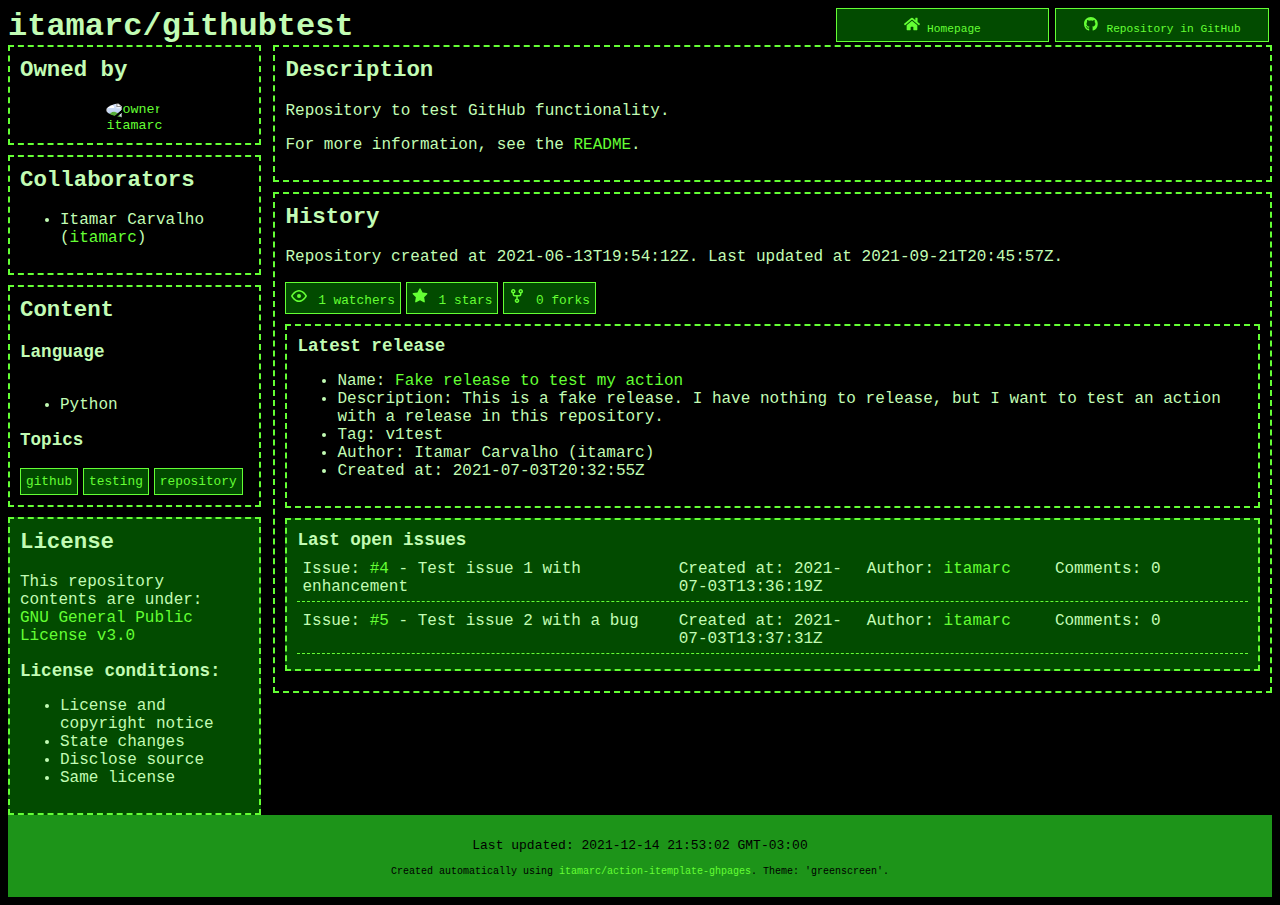
==== commit ea439b98: "action-itemplate-ghpages: Updated content" ====
--- a/docs/index.html
+++ b/docs/index.html
@@ -141,7 +141,7 @@
     <!-- smalldiv -->
 
     <div class="footer">
-        <p class="lastupd">Last updated: 2021-09-22 19:04:05 GMT-03:00</p>
+        <p class="lastupd">Last updated: 2021-12-14 21:53:02 GMT-03:00</p>
         <p class="actionmkt">Created automatically using <a href="https://itamarc.github.io/action-itemplate-ghpages" target="_blank">itamarc/action-itemplate-ghpages</a>.
             Theme: 'greenscreen'.</p>
     </div>
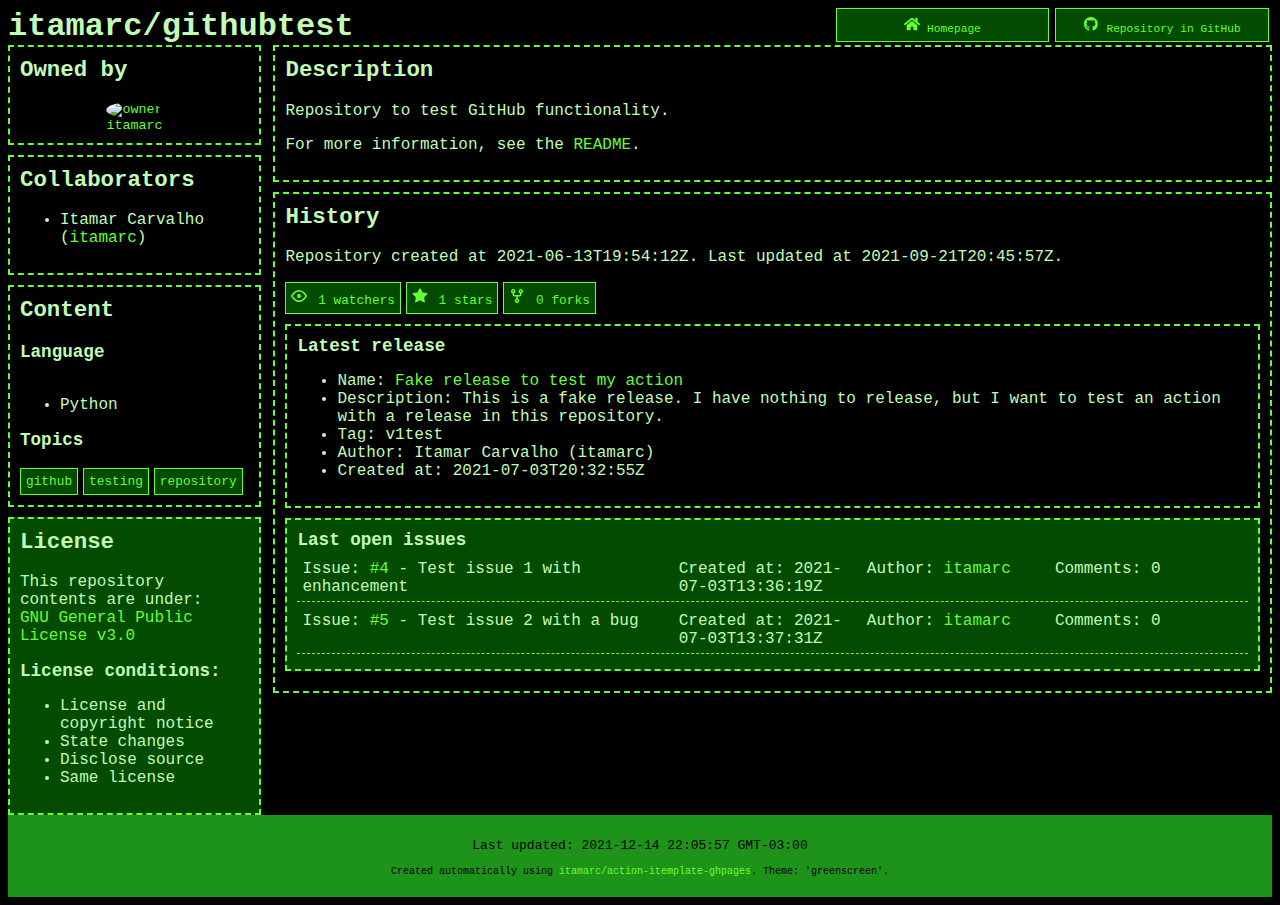
==== commit a99741b0: "action-itemplate-ghpages: Updated content" ====
--- a/docs/index.html
+++ b/docs/index.html
@@ -141,7 +141,7 @@
     <!-- smalldiv -->
 
     <div class="footer">
-        <p class="lastupd">Last updated: 2021-12-14 21:53:02 GMT-03:00</p>
+        <p class="lastupd">Last updated: 2021-12-14 22:05:57 GMT-03:00</p>
         <p class="actionmkt">Created automatically using <a href="https://itamarc.github.io/action-itemplate-ghpages" target="_blank">itamarc/action-itemplate-ghpages</a>.
             Theme: 'greenscreen'.</p>
     </div>
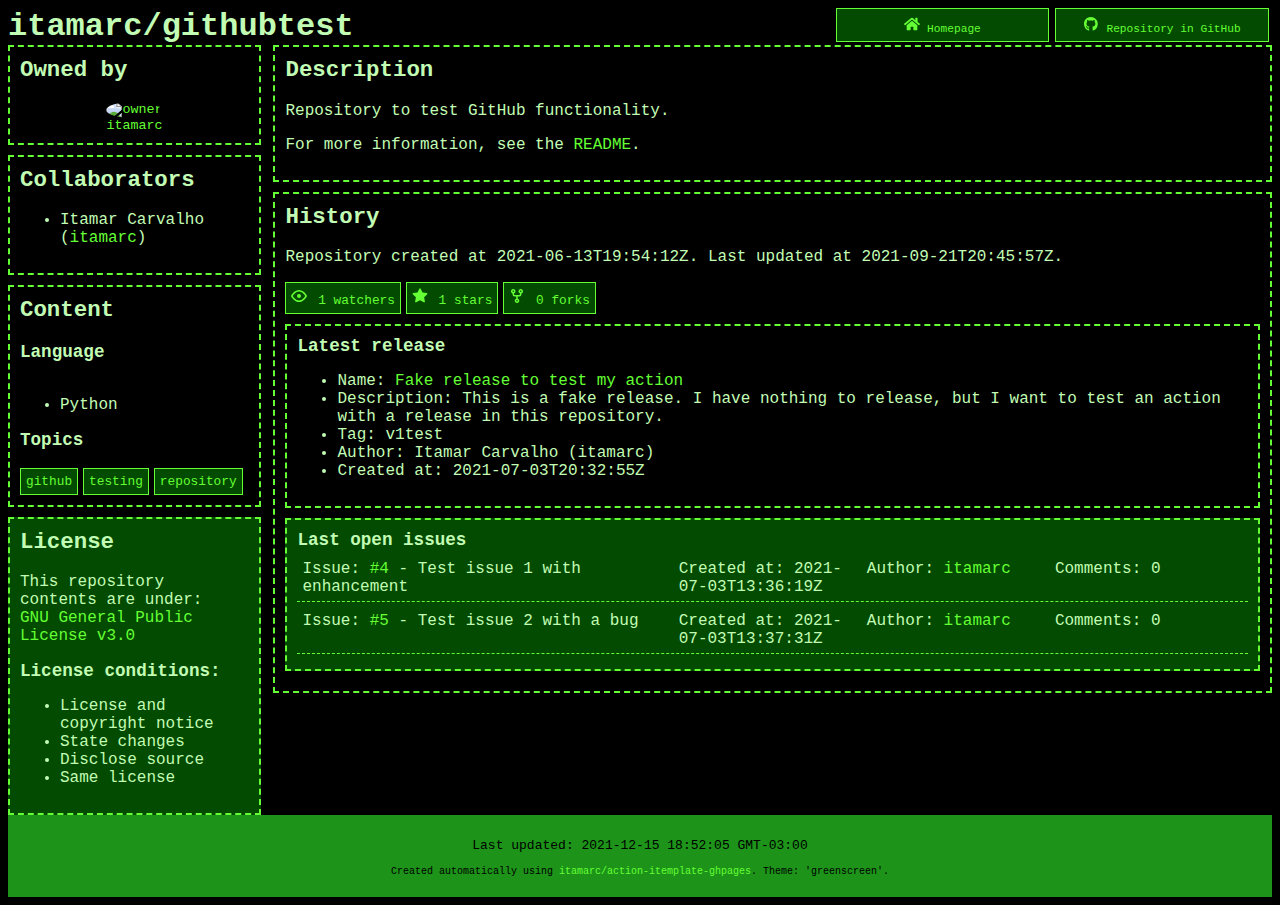
==== commit 322c2536: "action-itemplate-ghpages: Updated content" ====
--- a/docs/index.html
+++ b/docs/index.html
@@ -141,7 +141,7 @@
     <!-- smalldiv -->
 
     <div class="footer">
-        <p class="lastupd">Last updated: 2021-12-14 22:05:57 GMT-03:00</p>
+        <p class="lastupd">Last updated: 2021-12-15 18:52:05 GMT-03:00</p>
         <p class="actionmkt">Created automatically using <a href="https://itamarc.github.io/action-itemplate-ghpages" target="_blank">itamarc/action-itemplate-ghpages</a>.
             Theme: 'greenscreen'.</p>
     </div>
